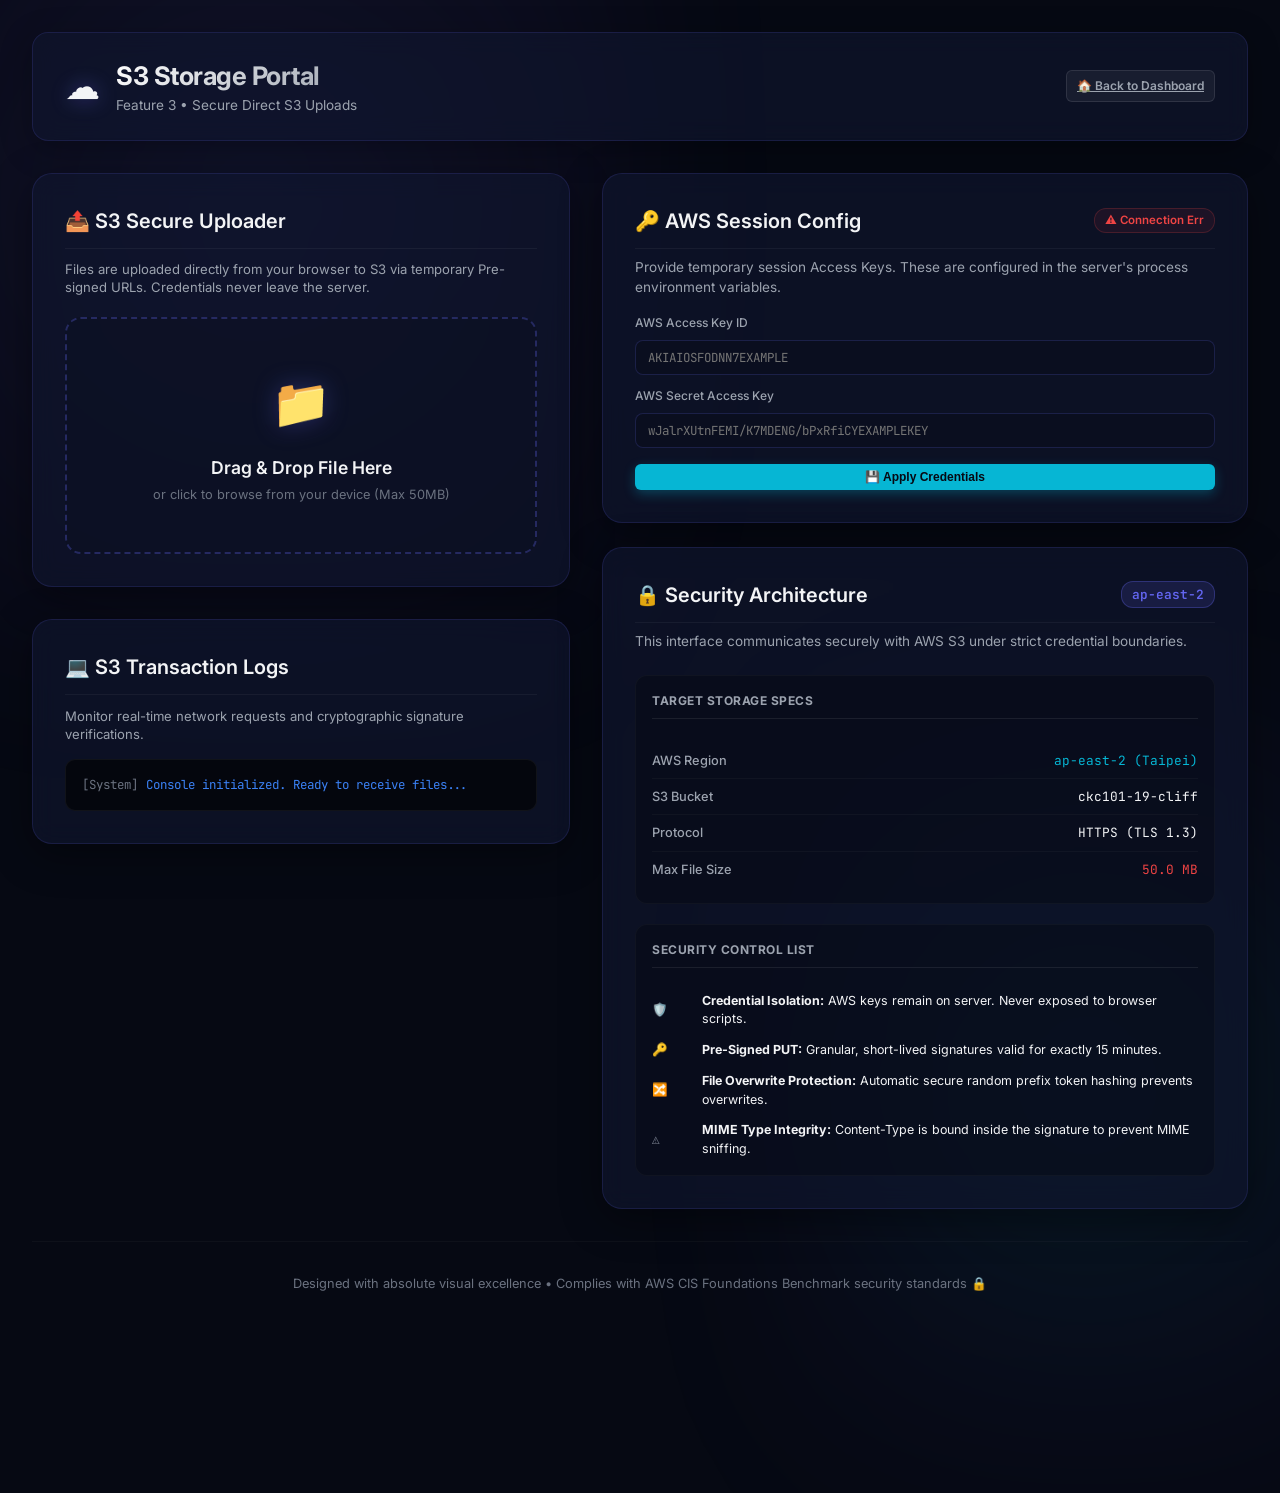
==== feature-3.html @ a3d525df "new feature" ====
<!DOCTYPE html>
<html lang="en">
<head>
    <meta charset="UTF-8">
    <meta name="viewport" content="width=device-width, initial-scale=1.0">
    <title>Secure S3 Storage Portal - Python HTTP Explorer</title>
    <meta name="description" content="Securely upload files directly to AWS S3 using server-side generated pre-signed URLs.">
    <!-- Google Fonts -->
    <link rel="preconnect" href="https://fonts.googleapis.com">
    <link rel="preconnect" href="https://fonts.gstatic.com" crossorigin>
    <link href="https://fonts.googleapis.com/css2?family=Inter:wght@300;400;500;600;700&family=JetBrains+Mono:wght@400;500;600&display=swap" rel="stylesheet">
    <!-- Link to external stylesheet -->
    <link rel="stylesheet" href="style.css">
</head>
<body>
    <div class="glow-bg"></div>
    <div class="glow-bg-secondary"></div>

    <div class="app-container">
        <!-- Header -->
        <header class="app-header">
            <div class="logo-area">
                <span class="logo-icon">☁️</span>
                <div class="title-meta">
                    <h1>S3 Storage Portal</h1>
                    <p class="subtitle">Feature 3 &bull; Secure Direct S3 Uploads</p>
                </div>
            </div>
            <nav class="nav-links">
                <a href="/" class="btn btn-secondary btn-sm">🏠 Back to Dashboard</a>
            </nav>
        </header>

        <!-- Main Content Grid -->
        <main class="main-content">
            <!-- Left Column: Uploader & Control Panel -->
            <div class="control-column">
                
                <!-- S3 Upload Card -->
                <section class="playground-card" aria-label="S3 File Upload Area">
                    <h2 class="card-title">📤 S3 Secure Uploader</h2>
                    <p class="feature-desc" style="margin-bottom: 1.25rem;">
                        Files are uploaded directly from your browser to S3 via temporary Pre-signed URLs. Credentials never leave the server.
                    </p>

                    <!-- Drag & Drop Zone -->
                    <div class="upload-dropzone" id="dropzone">
                        <span class="upload-icon">📁</span>
                        <div class="upload-text">
                            <h3>Drag & Drop File Here</h3>
                            <p>or click to browse from your device (Max 50MB)</p>
                        </div>
                        <input type="file" id="fileInput" class="file-input">
                    </div>

                    <!-- Selected File Details (Initially Hidden) -->
                    <div class="upload-details-card" id="uploadDetails" style="display: none; margin-top: 1.5rem;">
                        <div class="file-info-header">
                            <span class="file-info-icon" id="fileIcon">📄</span>
                            <div class="file-info-meta">
                                <p class="file-info-name" id="fileName">file_name.ext</p>
                                <p class="file-info-size" id="fileSize">0.00 KB</p>
                            </div>
                            <button type="button" class="btn btn-secondary btn-sm" id="btnCancelFile">Remove</button>
                        </div>

                        <!-- Progress Bar (Initially Hidden) -->
                        <div class="upload-progress-container" id="progressContainer" style="display: none;">
                            <div class="upload-progress-header">
                                <span class="upload-status-text" id="uploadStatus">Uploading to S3...</span>
                                <span class="upload-pct-text" id="uploadPct">0%</span>
                            </div>
                            <div class="progress-bar-bg">
                                <div class="progress-bar-fill" id="progressBarFill" style="width: 0%"></div>
                            </div>
                        </div>

                        <!-- Upload Trigger Button -->
                        <button type="button" class="btn btn-primary" id="btnStartUpload" style="width: 100%;">
                            <span>⚡ Start Secure Upload</span>
                        </button>
                    </div>

                    <!-- Upload Success Card (Initially Hidden) -->
                    <div class="upload-success-link" id="successCard" style="display: none; margin-top: 1.5rem;">
                        <div class="success-header">
                            <span>✅ Upload Completed!</span>
                        </div>
                        <p class="success-body">
                            The file was uploaded successfully to your S3 bucket. Click below to copy or view the S3 resource URL:
                        </p>
                        <div class="s3-url-input-group">
                            <input type="text" id="s3UrlInput" readonly value="">
                            <button type="button" class="btn btn-accent btn-sm" id="btnCopyS3Url">Copy Link</button>
                        </div>
                    </div>
                </section>

                <!-- Activity Log Console -->
                <section class="playground-card" aria-label="Console Logs">
                    <h2 class="card-title">💻 S3 Transaction Logs</h2>
                    <p class="feature-desc" style="margin-bottom: 1rem;">
                        Monitor real-time network requests and cryptographic signature verifications.
                    </p>
                    <div class="upload-console" id="consoleLogs">
                        <div class="console-line info">
                            <span class="console-time">[System]</span>
                            <span class="console-msg">Console initialized. Ready to receive files...</span>
                        </div>
                    </div>
                </section>
            </div>

            <!-- Right Column: S3 Bucket Architecture Info -->
            <div class="inspector-column">
                <!-- AWS Credential Configurator Card -->
                <section class="inspector-card" aria-label="AWS Credentials Configuration" style="margin-bottom: 1.5rem;">
                    <div class="card-header-flex">
                        <h2 class="card-title">🔑 AWS Session Config</h2>
                        <span class="status-badge" id="credStatusBadge">🕒 Checking...</span>
                    </div>
                    <p class="inspector-desc" style="margin-bottom: 1rem;">
                        Provide temporary session Access Keys. These are configured in the server's process environment variables.
                    </p>

                    <!-- Unconfigured State Form -->
                    <form id="credForm" style="display: flex; flex-direction: column; gap: 0.75rem;">
                        <div class="form-group">
                            <label for="inputAccessKey" style="font-size: 0.75rem;">AWS Access Key ID</label>
                            <input type="text" id="inputAccessKey" placeholder="AKIAIOSFODNN7EXAMPLE" required style="font-family: var(--font-mono); font-size: 0.78rem; padding: 8px 12px;">
                        </div>
                        <div class="form-group">
                            <label for="inputSecretKey" style="font-size: 0.75rem;">AWS Secret Access Key</label>
                            <input type="password" id="inputSecretKey" placeholder="wJalrXUtnFEMI/K7MDENG/bPxRfiCYEXAMPLEKEY" required style="font-family: var(--font-mono); font-size: 0.78rem; padding: 8px 12px; background: rgba(10, 15, 30, 0.8); border: 1px solid rgba(99, 102, 241, 0.2); border-radius: 8px; color: var(--text-primary); outline: none;">
                        </div>
                        <button type="submit" class="btn btn-accent btn-sm" id="btnSaveCreds" style="width: 100%; margin-top: 0.25rem;">
                            <span>💾 Apply Credentials</span>
                        </button>
                    </form>

                    <!-- Configured State Info (Initially Hidden) -->
                    <div id="credActiveState" style="display: none; flex-direction: column; gap: 0.75rem;">
                        <div class="company-schedule-container" style="background: rgba(16, 185, 129, 0.04); border-color: rgba(16, 185, 129, 0.15); padding: 0.75rem 1rem;">
                            <div style="display: flex; justify-content: space-between; align-items: center; font-size: 0.8rem;">
                                <span style="color: var(--text-secondary);">Active Key ID:</span>
                                <span id="activeKeyDisplay" style="font-family: var(--font-mono); color: var(--accent-green); font-weight: 600;">AKIA...5XYZ</span>
                            </div>
                        </div>
                        <button type="button" class="btn btn-secondary btn-sm" id="btnClearCreds" style="width: 100%;">
                            <span>🗑️ Discard Credentials</span>
                        </button>
                    </div>
                </section>

                <section class="inspector-card" aria-label="S3 Bucket Metadata">
                    <div class="card-header-flex">
                        <h2 class="card-title">🔒 Security Architecture</h2>
                        <span class="inspector-badge">ap-east-2</span>
                    </div>
                    <p class="inspector-desc">
                        This interface communicates securely with AWS S3 under strict credential boundaries.
                    </p>

                    <div style="display: flex; flex-direction: column; gap: 1.25rem;">
                        <!-- Parameter Table -->
                        <div class="company-schedule-container" style="background: rgba(0, 0, 0, 0.25);">
                            <h4 style="border-bottom: 1px solid rgba(255, 255, 255, 0.08); padding-bottom: 8px;">Target Storage Specs</h4>
                            <table style="width: 100%; font-size: 0.8rem; border-collapse: collapse; margin-top: 0.5rem;">
                                <tr style="border-bottom: 1px solid rgba(255, 255, 255, 0.03);">
                                    <td style="padding: 8px 0; color: var(--text-secondary); font-weight: 500;">AWS Region</td>
                                    <td style="padding: 8px 0; font-family: var(--font-mono); text-align: right; color: var(--accent-cyan);">ap-east-2 (Taipei)</td>
                                </tr>
                                <tr style="border-bottom: 1px solid rgba(255, 255, 255, 0.03);">
                                    <td style="padding: 8px 0; color: var(--text-secondary); font-weight: 500;">S3 Bucket</td>
                                    <td style="padding: 8px 0; font-family: var(--font-mono); text-align: right;">ckc101-19-cliff</td>
                                </tr>
                                <tr style="border-bottom: 1px solid rgba(255, 255, 255, 0.03);">
                                    <td style="padding: 8px 0; color: var(--text-secondary); font-weight: 500;">Protocol</td>
                                    <td style="padding: 8px 0; font-family: var(--font-mono); text-align: right;">HTTPS (TLS 1.3)</td>
                                </tr>
                                <tr>
                                    <td style="padding: 8px 0; color: var(--text-secondary); font-weight: 500;">Max File Size</td>
                                    <td style="padding: 8px 0; font-family: var(--font-mono); text-align: right; color: var(--accent-red);">50.0 MB</td>
                                </tr>
                            </table>
                        </div>

                        <!-- Security Features Explained -->
                        <div class="company-schedule-container" style="background: rgba(0, 0, 0, 0.25);">
                            <h4 style="border-bottom: 1px solid rgba(255, 255, 255, 0.08); padding-bottom: 8px;">Security Control List</h4>
                            <ul class="schedule-timeline" style="gap: 0.75rem; margin-top: 0.5rem;">
                                <li class="timeline-item">
                                    <span class="timeline-time">🛡️</span>
                                    <span class="timeline-task"><strong>Credential Isolation:</strong> AWS keys remain on server. Never exposed to browser scripts.</span>
                                </li>
                                <li class="timeline-item">
                                    <span class="timeline-time">🔑</span>
                                    <span class="timeline-task"><strong>Pre-Signed PUT:</strong> Granular, short-lived signatures valid for exactly 15 minutes.</span>
                                </li>
                                <li class="timeline-item">
                                    <span class="timeline-time">🔀</span>
                                    <span class="timeline-task"><strong>File Overwrite Protection:</strong> Automatic secure random prefix token hashing prevents overwrites.</span>
                                </li>
                                <li class="timeline-item">
                                    <span class="timeline-time">⚠️</span>
                                    <span class="timeline-task"><strong>MIME Type Integrity:</strong> Content-Type is bound inside the signature to prevent MIME sniffing.</span>
                                </li>
                            </ul>
                        </div>
                    </div>
                </section>
            </div>
        </main>

        <!-- Footer -->
        <footer class="app-footer">
            <p>Designed with absolute visual excellence &bull; Complies with AWS CIS Foundations Benchmark security standards 🔒</p>
        </footer>
    </div>

    <!-- Page Specific Script -->
    <script src="feature-3.js"></script>
</body>
</html>
---- style.css ----
/* ==========================================================================
   Base CSS Design System - Python HTTP Explorer
   ========================================================================== */

:root {
    /* Color Palette */
    --bg-darker: #060913;
    --bg-dark: #0c1125;
    --bg-card: rgba(16, 22, 46, 0.65);
    --bg-card-hover: rgba(22, 30, 61, 0.85);
    --border-color: rgba(99, 102, 241, 0.15);
    --border-color-hover: rgba(99, 102, 241, 0.35);
    
    --text-primary: #f3f4f6;
    --text-secondary: #9ca3af;
    --text-muted: #6b7280;
    
    --accent-blue: #3b82f6;
    --accent-purple: #8b5cf6;
    --accent-indigo: #6366f1;
    --accent-green: #10b981;
    --accent-red: #ef4444;
    --accent-cyan: #06b6d4;

    --gradient-primary: linear-gradient(135deg, var(--accent-indigo), var(--accent-purple));
    --gradient-glow: radial-gradient(circle, rgba(99, 102, 241, 0.15) 0%, rgba(0, 0, 0, 0) 70%);
    
    /* Transitions */
    --transition-fast: 0.2s ease;
    --transition-normal: 0.3s cubic-bezier(0.4, 0, 0.2, 1);
    
    /* Fonts */
    --font-sans: 'Inter', system-ui, -apple-system, sans-serif;
    --font-mono: 'JetBrains Mono', 'Courier New', monospace;
}

/* Reset and Core Layout */
* {
    box-sizing: border-box;
    margin: 0;
    padding: 0;
}

body {
    background-color: var(--bg-darker);
    color: var(--text-primary);
    font-family: var(--font-sans);
    line-height: 1.5;
    overflow-x: hidden;
    min-height: 100vh;
    position: relative;
}

/* Radiant Ambient Backgrounds */
.glow-bg {
    position: absolute;
    top: -20%;
    left: -10%;
    width: 60%;
    height: 70%;
    background: radial-gradient(circle, rgba(99, 102, 241, 0.12) 0%, rgba(139, 92, 246, 0.05) 50%, rgba(0, 0, 0, 0) 100%);
    pointer-events: none;
    z-index: -1;
    filter: blur(80px);
}

.glow-bg-secondary {
    position: absolute;
    bottom: -10%;
    right: -10%;
    width: 50%;
    height: 60%;
    background: radial-gradient(circle, rgba(6, 182, 212, 0.1) 0%, rgba(99, 102, 241, 0.03) 60%, rgba(0, 0, 0, 0) 100%);
    pointer-events: none;
    z-index: -1;
    filter: blur(80px);
}

/* Custom Scrollbars */
::-webkit-scrollbar {
    width: 8px;
    height: 8px;
}

::-webkit-scrollbar-track {
    background: rgba(0, 0, 0, 0.2);
}

::-webkit-scrollbar-thumb {
    background: rgba(99, 102, 241, 0.25);
    border-radius: 4px;
}

::-webkit-scrollbar-thumb:hover {
    background: rgba(99, 102, 241, 0.45);
}

/* App Container */
.app-container {
    max-width: 1440px;
    margin: 0 auto;
    padding: 2rem;
    display: flex;
    flex-direction: column;
    gap: 2rem;
    min-height: 100vh;
}

/* Header Component */
.app-header {
    display: flex;
    justify-content: space-between;
    align-items: center;
    padding: 1.5rem 2rem;
    border-radius: 16px;
    background: var(--bg-card);
    border: 1px solid var(--border-color);
    backdrop-filter: blur(12px);
    box-shadow: 0 8px 32px 0 rgba(0, 0, 0, 0.3);
}

.logo-area {
    display: flex;
    align-items: center;
    gap: 1rem;
}

.logo-icon {
    font-size: 2.2rem;
    filter: drop-shadow(0 0 10px rgba(99, 102, 241, 0.4));
    animation: snake-float 4s ease-in-out infinite;
}

.title-meta h1 {
    font-size: 1.6rem;
    font-weight: 700;
    letter-spacing: -0.5px;
    background: linear-gradient(135deg, #ffffff, #9ca3af);
    -webkit-background-clip: text;
    -webkit-text-fill-color: transparent;
}

.subtitle {
    font-size: 0.85rem;
    color: var(--text-secondary);
}

.subtitle code {
    font-family: var(--font-mono);
    color: var(--accent-indigo);
    background: rgba(99, 102, 241, 0.15);
    padding: 2px 6px;
    border-radius: 4px;
}

.server-status {
    display: flex;
    align-items: center;
    gap: 0.5rem;
    padding: 6px 12px;
    background: rgba(16, 185, 129, 0.1);
    border: 1px solid rgba(16, 185, 129, 0.2);
    border-radius: 20px;
    color: var(--accent-green);
    font-size: 0.85rem;
    font-weight: 500;
}

.status-indicator {
    width: 8px;
    height: 8px;
    border-radius: 50%;
    position: relative;
}

.status-indicator.active {
    background-color: var(--accent-green);
    box-shadow: 0 0 8px var(--accent-green);
}

.status-indicator.active::after {
    content: '';
    position: absolute;
    top: 0;
    left: 0;
    width: 100%;
    height: 100%;
    border-radius: 50%;
    background-color: var(--accent-green);
    animation: status-pulse 1.5s infinite;
}

/* Dashboard Stats Section */
.stats-section {
    display: flex;
    flex-direction: column;
    gap: 1rem;
}

.section-title {
    font-size: 1.1rem;
    font-weight: 600;
    text-transform: uppercase;
    letter-spacing: 1px;
    color: var(--text-secondary);
}

.stats-grid {
    display: grid;
    grid-template-columns: repeat(auto-fit, minmax(260px, 1fr));
    gap: 1.5rem;
}

.stat-card {
    background: var(--bg-card);
    border: 1px solid var(--border-color);
    border-radius: 16px;
    padding: 1.5rem;
    display: flex;
    align-items: center;
    gap: 1.25rem;
    backdrop-filter: blur(12px);
    transition: transform var(--transition-normal), border-color var(--transition-normal), box-shadow var(--transition-normal);
}

.stat-card:hover {
    transform: translateY(-4px);
    border-color: var(--border-color-hover);
    box-shadow: 0 12px 24px -10px rgba(99, 102, 241, 0.2);
}

.stat-icon {
    font-size: 2rem;
    background: rgba(255, 255, 255, 0.03);
    padding: 10px;
    border-radius: 12px;
    border: 1px solid rgba(255, 255, 255, 0.05);
}

.stat-info h3 {
    font-size: 0.85rem;
    color: var(--text-secondary);
    font-weight: 500;
    text-transform: uppercase;
    letter-spacing: 0.5px;
}

.stat-value {
    font-size: 1.4rem;
    font-weight: 700;
    color: var(--text-primary);
    margin: 2px 0;
}

.stat-subtext {
    font-size: 0.75rem;
    color: var(--text-muted);
}

/* Main Content Workspace Layout */
.main-content {
    display: grid;
    grid-template-columns: 1fr 1.2fr;
    gap: 2rem;
    align-items: start;
}

@media (max-width: 1024px) {
    .main-content {
        grid-template-columns: 1fr;
    }
}

.control-column {
    display: flex;
    flex-direction: column;
    gap: 2rem;
}

/* Custom Premium Cards */
.playground-card {
    background: var(--bg-card);
    border: 1px solid var(--border-color);
    border-radius: 20px;
    padding: 2rem;
    backdrop-filter: blur(12px);
    box-shadow: 0 10px 40px 0 rgba(0, 0, 0, 0.4);
}

.card-title {
    font-size: 1.25rem;
    font-weight: 600;
    margin-bottom: 1.5rem;
    display: flex;
    align-items: center;
    gap: 0.5rem;
    border-bottom: 1px solid rgba(255, 255, 255, 0.05);
    padding-bottom: 0.75rem;
}

/* Custom Inputs & Forms */
.request-form, .message-form {
    display: flex;
    flex-direction: column;
    gap: 1.25rem;
}

.form-row {
    display: grid;
    grid-template-columns: 1fr 2fr;
    gap: 1rem;
}

.form-group {
    display: flex;
    flex-direction: column;
    gap: 0.5rem;
}

.form-group label {
    font-size: 0.85rem;
    font-weight: 500;
    color: var(--text-secondary);
}

/* Inputs, Selects, Textareas Styling */
input[type="text"], select, textarea {
    background: rgba(10, 15, 30, 0.8);
    border: 1px solid rgba(99, 102, 241, 0.2);
    border-radius: 8px;
    color: var(--text-primary);
    font-family: var(--font-sans);
    font-size: 0.9rem;
    padding: 10px 14px;
    outline: none;
    transition: border-color var(--transition-fast), box-shadow var(--transition-fast);
}

input[type="text"]:focus, select:focus, textarea:focus {
    border-color: var(--accent-indigo);
    box-shadow: 0 0 0 3px rgba(99, 102, 241, 0.25);
}

textarea {
    font-family: var(--font-mono);
    resize: vertical;
}

/* Headers Editor Nested Component */
.headers-editor {
    display: flex;
    flex-direction: column;
    gap: 0.5rem;
}

.header-row {
    display: grid;
    grid-template-columns: 1fr 1fr;
    gap: 0.5rem;
}

.header-row input {
    font-family: var(--font-mono);
    font-size: 0.8rem;
    padding: 8px 10px;
}

.textarea-actions {
    display: flex;
    justify-content: flex-end;
    margin-top: -0.25rem;
}

/* Premium Custom Buttons */
.btn {
    display: inline-flex;
    align-items: center;
    justify-content: center;
    gap: 0.5rem;
    border-radius: 8px;
    font-weight: 600;
    font-size: 0.9rem;
    padding: 12px 20px;
    cursor: pointer;
    border: none;
    outline: none;
    transition: transform var(--transition-fast), filter var(--transition-fast), box-shadow var(--transition-fast);
}

.btn:active {
    transform: scale(0.98);
}

.btn-primary {
    background: var(--gradient-primary);
    color: #ffffff;
    box-shadow: 0 4px 14px 0 rgba(99, 102, 241, 0.35);
}

.btn-primary:hover {
    filter: brightness(1.1);
    box-shadow: 0 6px 20px 0 rgba(99, 102, 241, 0.5);
}

.btn-secondary {
    background: rgba(255, 255, 255, 0.05);
    border: 1px solid rgba(255, 255, 255, 0.1);
    color: var(--text-secondary);
}

.btn-secondary:hover {
    background: rgba(255, 255, 255, 0.1);
    color: var(--text-primary);
}

.btn-accent {
    background: var(--accent-cyan);
    color: var(--bg-darker);
    box-shadow: 0 4px 12px 0 rgba(6, 182, 212, 0.3);
}

.btn-accent:hover {
    filter: brightness(1.15);
    box-shadow: 0 6px 18px 0 rgba(6, 182, 212, 0.5);
}

.btn-sm {
    font-size: 0.75rem;
    padding: 6px 10px;
    border-radius: 6px;
}

/* Message Board Board */
.input-with-button {
    display: flex;
    gap: 0.5rem;
}

.input-with-button input {
    flex: 1;
}

.messages-container {
    background: rgba(0, 0, 0, 0.25);
    border-radius: 12px;
    border: 1px solid rgba(255, 255, 255, 0.05);
    max-height: 250px;
    overflow-y: auto;
    margin-top: 1rem;
    padding: 10px;
}

.messages-list {
    display: flex;
    flex-direction: column;
    gap: 0.75rem;
}

.message-item {
    background: rgba(255, 255, 255, 0.02);
    border: 1px solid rgba(255, 255, 255, 0.03);
    border-radius: 8px;
    padding: 10px 14px;
    font-size: 0.85rem;
    animation: fade-in 0.3s ease-out;
}

.message-meta {
    display: flex;
    justify-content: space-between;
    color: var(--accent-cyan);
    font-weight: 600;
    margin-bottom: 4px;
    font-size: 0.8rem;
}

.message-time {
    color: var(--text-muted);
    font-weight: 400;
    font-family: var(--font-mono);
}

.message-content {
    color: var(--text-primary);
    word-break: break-word;
}

/* Inspector Column & Terminals */
.inspector-column {
    position: sticky;
    top: 2rem;
}

.inspector-card {
    background: var(--bg-card);
    border: 1px solid var(--border-color);
    border-radius: 20px;
    padding: 2rem;
    backdrop-filter: blur(12px);
    box-shadow: 0 10px 40px 0 rgba(0, 0, 0, 0.4);
}

.card-header-flex {
    display: flex;
    justify-content: space-between;
    align-items: center;
    border-bottom: 1px solid rgba(255, 255, 255, 0.05);
    padding-bottom: 0.75rem;
    margin-bottom: 0.5rem;
}

.card-header-flex .card-title {
    border: none;
    margin-bottom: 0;
    padding-bottom: 0;
}

.inspector-badge {
    background: rgba(99, 102, 241, 0.15);
    color: var(--accent-indigo);
    border: 1px solid rgba(99, 102, 241, 0.3);
    padding: 3px 10px;
    border-radius: 12px;
    font-family: var(--font-mono);
    font-size: 0.8rem;
    font-weight: 600;
}

.inspector-desc {
    font-size: 0.85rem;
    color: var(--text-secondary);
    margin-bottom: 1.5rem;
}

.terminal-container {
    display: flex;
    flex-direction: column;
    gap: 1.5rem;
}

.terminal-panel {
    background: #05070f;
    border: 1px solid rgba(255, 255, 255, 0.08);
    border-radius: 12px;
    overflow: hidden;
    box-shadow: inset 0 0 20px rgba(0, 0, 0, 0.6);
}

.terminal-header {
    background: rgba(255, 255, 255, 0.03);
    border-bottom: 1px solid rgba(255, 255, 255, 0.05);
    padding: 8px 14px;
    display: flex;
    justify-content: space-between;
    align-items: center;
}

.terminal-title {
    font-family: var(--font-sans);
    font-size: 0.75rem;
    font-weight: 600;
    letter-spacing: 0.5px;
    color: var(--text-secondary);
    text-transform: uppercase;
}

.btn-copy {
    background: rgba(255, 255, 255, 0.05);
    border: 1px solid rgba(255, 255, 255, 0.08);
    color: var(--text-muted);
    font-size: 0.7rem;
    padding: 2px 8px;
    border-radius: 4px;
    cursor: pointer;
    transition: all var(--transition-fast);
}

.btn-copy:hover {
    background: rgba(255, 255, 255, 0.15);
    color: var(--text-primary);
}

.terminal-body {
    padding: 1rem;
    font-family: var(--font-mono);
    font-size: 0.8rem;
    color: #e5e7eb;
    overflow-x: auto;
    white-space: pre-wrap;
    word-break: break-all;
    max-height: 280px;
    overflow-y: auto;
}

/* HTTP Parsing Highlighting Classes */
.http-method { color: #f43f5e; font-weight: 600; }
.http-path { color: #38bdf8; }
.http-proto { color: #eab308; }
.http-header-key { color: #a855f7; font-weight: 500; }
.http-header-val { color: #10b981; }
.http-body { color: #cbd5e1; }
.http-status { color: #10b981; font-weight: bold; }
.http-status.err { color: #f43f5e; }

/* Spinners & Micro-loaders */
.loading-spinner {
    text-align: center;
    color: var(--text-muted);
    font-size: 0.85rem;
    padding: 20px 0;
}

/* Footer Section */
.app-footer {
    text-align: center;
    margin-top: auto;
    padding: 2rem 0;
    font-size: 0.8rem;
    color: var(--text-muted);
    border-top: 1px solid rgba(255, 255, 255, 0.03);
}

/* Animations */
@keyframes snake-float {
    0%, 100% { transform: translateY(0); }
    50% { transform: translateY(-6px); }
}

@keyframes status-pulse {
    0% { transform: scale(0.95); opacity: 0.8; box-shadow: 0 0 0 0 rgba(16, 185, 129, 0.5); }
    70% { transform: scale(1.1); opacity: 0; box-shadow: 0 0 0 6px rgba(16, 185, 129, 0); }
    100% { transform: scale(0.95); opacity: 0; }
}

@keyframes fade-in {
    from { opacity: 0; transform: translateY(4px); }
    to { opacity: 1; transform: translateY(0); }
}

/* ==========================================================================
   Features Section - Stock Watchlist & Company Hub
   ========================================================================== */

.features-section {
    display: grid;
    grid-template-columns: 1fr 1.2fr;
    gap: 2rem;
    align-items: stretch;
}

@media (max-width: 1024px) {
    .features-section {
        grid-template-columns: 1fr;
    }
}

.feature-card {
    background: var(--bg-card);
    border: 1px solid var(--border-color);
    border-radius: 20px;
    padding: 2.2rem;
    backdrop-filter: blur(12px);
    box-shadow: 0 10px 40px 0 rgba(0, 0, 0, 0.4);
    display: flex;
    flex-direction: column;
    gap: 1.2rem;
    transition: border-color var(--transition-normal), box-shadow var(--transition-normal);
}

.feature-card:hover {
    border-color: var(--border-color-hover);
    box-shadow: 0 12px 30px -10px rgba(99, 102, 241, 0.15);
}

.card-header-flex-features {
    display: flex;
    justify-content: space-between;
    align-items: center;
    border-bottom: 1px solid rgba(255, 255, 255, 0.05);
    padding-bottom: 0.75rem;
}

.card-header-flex-features .card-title {
    border: none;
    margin-bottom: 0;
    padding-bottom: 0;
    font-size: 1.25rem;
    font-weight: 600;
}

.feature-desc {
    font-size: 0.82rem;
    color: var(--text-secondary);
    margin-top: -0.8rem;
    line-height: 1.4;
}

/* Stocks Ticker Styles */
.stocks-table-container {
    overflow-x: auto;
    margin-top: 0.2rem;
}

.stocks-table {
    width: 100%;
    border-collapse: collapse;
    font-size: 0.88rem;
}

.stocks-table th, .stocks-table td {
    padding: 10px 14px;
    text-align: left;
    border-bottom: 1px solid rgba(255, 255, 255, 0.03);
}

.stocks-table th {
    font-weight: 600;
    color: var(--text-secondary);
    text-transform: uppercase;
    font-size: 0.72rem;
    letter-spacing: 0.5px;
    padding-bottom: 8px;
}

.stocks-table tbody tr {
    transition: background-color var(--transition-fast);
}

.stocks-table tbody tr:hover {
    background-color: rgba(255, 255, 255, 0.02);
}

.text-right {
    text-align: right !important;
}

.text-center {
    text-align: center !important;
}

.stock-up {
    color: var(--accent-green);
    background: rgba(16, 185, 129, 0.12);
    border: 1px solid rgba(16, 185, 129, 0.2);
    padding: 2px 8px;
    border-radius: 6px;
    font-size: 0.78rem;
    font-weight: 600;
    display: inline-block;
}

.stock-down {
    color: var(--accent-red);
    background: rgba(239, 68, 68, 0.12);
    border: 1px solid rgba(239, 68, 68, 0.2);
    padding: 2px 8px;
    border-radius: 6px;
    font-size: 0.78rem;
    font-weight: 600;
    display: inline-block;
}

/* Company Grid Layout */
.company-grid {
    display: grid;
    grid-template-columns: 1fr 1fr;
    gap: 1.5rem;
    align-items: start;
}

@media (max-width: 640px) {
    .company-grid {
        grid-template-columns: 1fr;
    }
}

.company-profile {
    display: flex;
    flex-direction: column;
    gap: 1.2rem;
}

.company-meta h3 {
    font-size: 1.1rem;
    font-weight: 700;
    background: linear-gradient(135deg, #ffffff, var(--text-secondary));
    -webkit-background-clip: text;
    -webkit-text-fill-color: transparent;
}

.company-role {
    font-size: 0.82rem;
    color: var(--accent-cyan);
    font-weight: 500;
    margin-top: 2px;
}

.company-details {
    display: flex;
    flex-direction: column;
    gap: 0.4rem;
    margin-top: 0.6rem;
}

.company-info {
    font-size: 0.78rem;
    color: var(--text-secondary);
    display: flex;
    align-items: center;
    gap: 0.5rem;
}

.company-info .icon {
    font-size: 0.9rem;
}

/* Project Progress */
.company-project {
    display: flex;
    flex-direction: column;
    gap: 0.4rem;
}

.project-header {
    display: flex;
    justify-content: space-between;
    font-size: 0.72rem;
    font-weight: 600;
    text-transform: uppercase;
}

.project-title {
    color: var(--text-secondary);
}

.project-pct {
    color: var(--accent-purple);
}

.progress-bar-bg {
    height: 6px;
    background: rgba(255, 255, 255, 0.05);
    border-radius: 3px;
    overflow: hidden;
}

.progress-bar-fill {
    height: 100%;
    background: linear-gradient(90deg, var(--accent-indigo), var(--accent-purple));
    border-radius: 3px;
    transition: width 0.8s ease-in-out;
}

.checkin-container {
    margin-top: 0.5rem;
}

.status-badge {
    background: rgba(239, 68, 68, 0.08);
    border: 1px solid rgba(239, 68, 68, 0.2);
    color: var(--accent-red);
    font-size: 0.72rem;
    padding: 3px 10px;
    border-radius: 12px;
    font-weight: 600;
    transition: all var(--transition-fast);
}

.status-badge.active {
    background: rgba(16, 185, 129, 0.12);
    border-color: rgba(16, 185, 129, 0.3);
    color: var(--accent-green);
    box-shadow: 0 0 10px rgba(16, 185, 129, 0.1);
}

/* Timeline tasks */
.company-schedule-container {
    background: rgba(0, 0, 0, 0.2);
    border-radius: 12px;
    border: 1px solid rgba(255, 255, 255, 0.03);
    padding: 1rem;
    display: flex;
    flex-direction: column;
    gap: 0.75rem;
}

.company-schedule-container h4 {
    font-size: 0.75rem;
    text-transform: uppercase;
    color: var(--text-secondary);
    letter-spacing: 0.5px;
    border-bottom: 1px solid rgba(255, 255, 255, 0.05);
    padding-bottom: 6px;
    margin-bottom: 4px;
}

.schedule-timeline {
    list-style: none;
    display: flex;
    flex-direction: column;
    gap: 0.8rem;
}

.timeline-item {
    display: flex;
    gap: 0.75rem;
    font-size: 0.78rem;
    align-items: center;
}

.timeline-time {
    font-family: var(--font-mono);
    color: var(--text-muted);
    font-weight: 500;
    min-width: 38px;
}

.timeline-task {
    color: var(--text-primary);
    flex: 1;
}

.timeline-badge {
    font-size: 0.65rem;
    padding: 2px 6px;
    border-radius: 4px;
    font-weight: 600;
}

.timeline-badge.done {
    background: rgba(16, 185, 129, 0.1);
    color: var(--accent-green);
    border: 1px solid rgba(16, 185, 129, 0.2);
}

.timeline-badge.active {
    background: rgba(59, 130, 246, 0.1);
    color: var(--accent-blue);
    border: 1px solid rgba(59, 130, 246, 0.2);
}

.timeline-badge.pending {
    background: rgba(255, 255, 255, 0.03);
    color: var(--text-muted);
    border: 1px solid rgba(255, 255, 255, 0.05);
}

/* ==========================================================================
   Feature 3: S3 Uploader Page Styling
   ========================================================================== */

.nav-links {
    display: flex;
    gap: 1rem;
    align-items: center;
}

.upload-dropzone {
    border: 2px dashed rgba(99, 102, 241, 0.3);
    background: rgba(10, 15, 30, 0.4);
    border-radius: 16px;
    padding: 3rem 2rem;
    text-align: center;
    cursor: pointer;
    transition: all var(--transition-normal);
    display: flex;
    flex-direction: column;
    align-items: center;
    justify-content: center;
    gap: 1rem;
    position: relative;
    overflow: hidden;
}

.upload-dropzone:hover, .upload-dropzone.dragover {
    border-color: var(--accent-indigo);
    background: rgba(99, 102, 241, 0.06);
    box-shadow: 0 0 20px rgba(99, 102, 241, 0.15);
}

.upload-dropzone.dragover {
    transform: scale(1.02);
}

.upload-icon {
    font-size: 3rem;
    filter: drop-shadow(0 0 12px rgba(99, 102, 241, 0.3));
    transition: transform var(--transition-fast);
}

.upload-dropzone:hover .upload-icon, .upload-dropzone.dragover .upload-icon {
    transform: translateY(-5px);
}

.upload-text h3 {
    font-size: 1.1rem;
    font-weight: 600;
    color: var(--text-primary);
    margin-bottom: 4px;
}

.upload-text p {
    font-size: 0.8rem;
    color: var(--text-muted);
}

.file-input {
    display: none;
}

/* Upload Details Card */
.upload-details-card {
    background: rgba(0, 0, 0, 0.2);
    border: 1px solid var(--border-color);
    border-radius: 12px;
    padding: 1.25rem;
    display: flex;
    flex-direction: column;
    gap: 1rem;
    animation: fade-in 0.3s ease-out;
}

.file-info-header {
    display: flex;
    align-items: center;
    gap: 0.75rem;
}

.file-info-icon {
    font-size: 1.8rem;
}

.file-info-meta {
    flex: 1;
}

.file-info-name {
    font-size: 0.9rem;
    font-weight: 600;
    color: var(--text-primary);
    word-break: break-all;
}

.file-info-size {
    font-size: 0.75rem;
    color: var(--text-muted);
    font-family: var(--font-mono);
}

/* Progress & Status Console */
.upload-progress-container {
    display: flex;
    flex-direction: column;
    gap: 0.5rem;
}

.upload-progress-header {
    display: flex;
    justify-content: space-between;
    font-size: 0.78rem;
    font-weight: 500;
}

.upload-status-text {
    color: var(--accent-cyan);
}

.upload-pct-text {
    font-family: var(--font-mono);
    color: var(--text-primary);
}

/* Interactive Log Console */
.upload-console {
    background: #04060d;
    border: 1px solid rgba(255, 255, 255, 0.05);
    border-radius: 10px;
    padding: 1rem;
    max-height: 220px;
    overflow-y: auto;
    font-family: var(--font-mono);
    font-size: 0.78rem;
    display: flex;
    flex-direction: column;
    gap: 0.4rem;
}

.console-line {
    display: flex;
    gap: 0.5rem;
    line-height: 1.4;
    animation: fade-in 0.15s ease-out;
}

.console-time {
    color: var(--text-muted);
    flex-shrink: 0;
}

.console-msg {
    color: #e5e7eb;
    word-break: break-all;
}

.console-line.info .console-msg { color: var(--accent-blue); }
.console-line.success .console-msg { color: var(--accent-green); }
.console-line.error .console-msg { color: var(--accent-red); }
.console-line.warn .console-msg { color: var(--accent-purple); }

/* Success Link Card */
.upload-success-link {
    background: rgba(16, 185, 129, 0.08);
    border: 1px solid rgba(16, 185, 129, 0.2);
    border-radius: 10px;
    padding: 1rem;
    display: flex;
    flex-direction: column;
    gap: 0.5rem;
}

.success-header {
    display: flex;
    align-items: center;
    gap: 0.5rem;
    color: var(--accent-green);
    font-weight: 600;
    font-size: 0.9rem;
}

.success-body {
    font-size: 0.8rem;
    color: var(--text-secondary);
}

.s3-url-input-group {
    display: flex;
    gap: 0.5rem;
    margin-top: 0.25rem;
}

.s3-url-input-group input {
    flex: 1;
    font-family: var(--font-mono);
    font-size: 0.78rem;
    padding: 6px 10px;
    background: rgba(0, 0, 0, 0.3);
    border: 1px solid rgba(16, 185, 129, 0.2);
    border-radius: 6px;
    color: var(--text-primary);
}
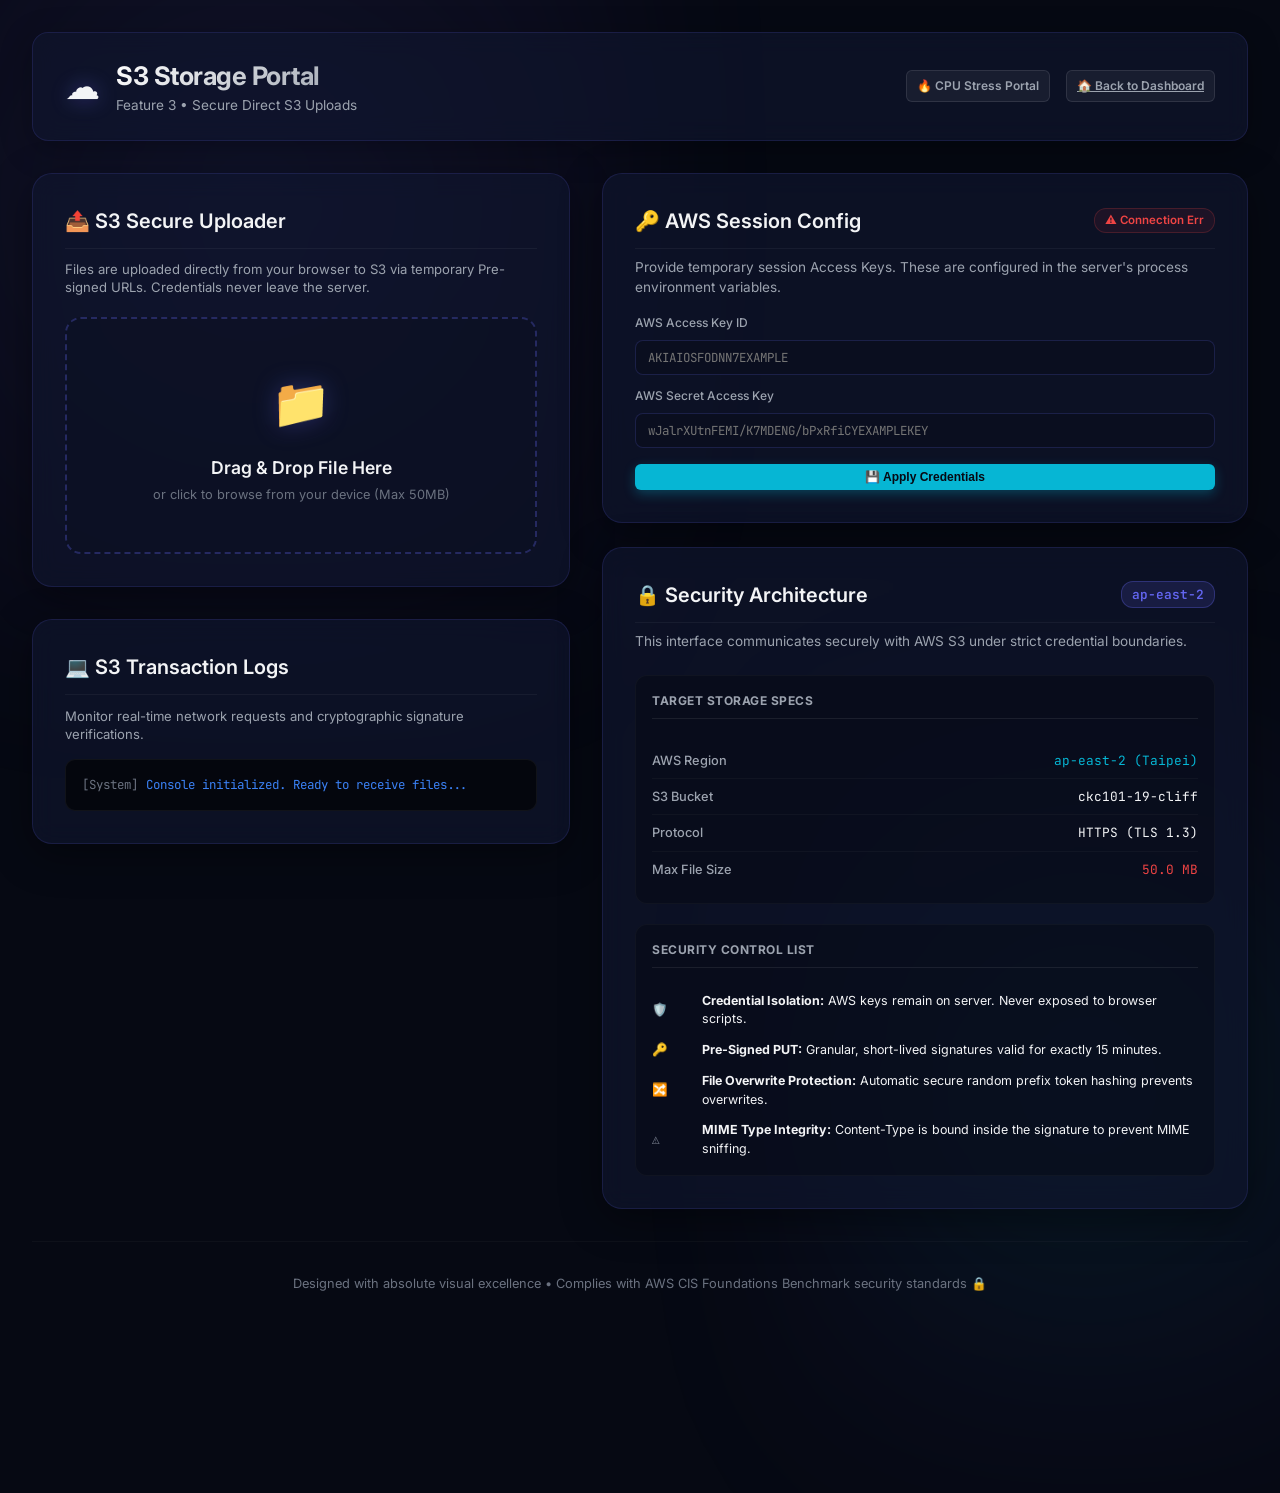
==== commit 95b0c927: "cpu" ====
--- a/feature-3.html
+++ b/feature-3.html
@@ -26,7 +26,8 @@
                     <p class="subtitle">Feature 3 &bull; Secure Direct S3 Uploads</p>
                 </div>
             </div>
-            <nav class="nav-links">
+            <nav class="nav-links" style="display: flex; gap: 1rem; align-items: center;">
+                <a href="/feature-4" class="btn btn-secondary btn-sm" style="text-decoration: none;">🔥 CPU Stress Portal</a>
                 <a href="/" class="btn btn-secondary btn-sm">🏠 Back to Dashboard</a>
             </nav>
         </header>
